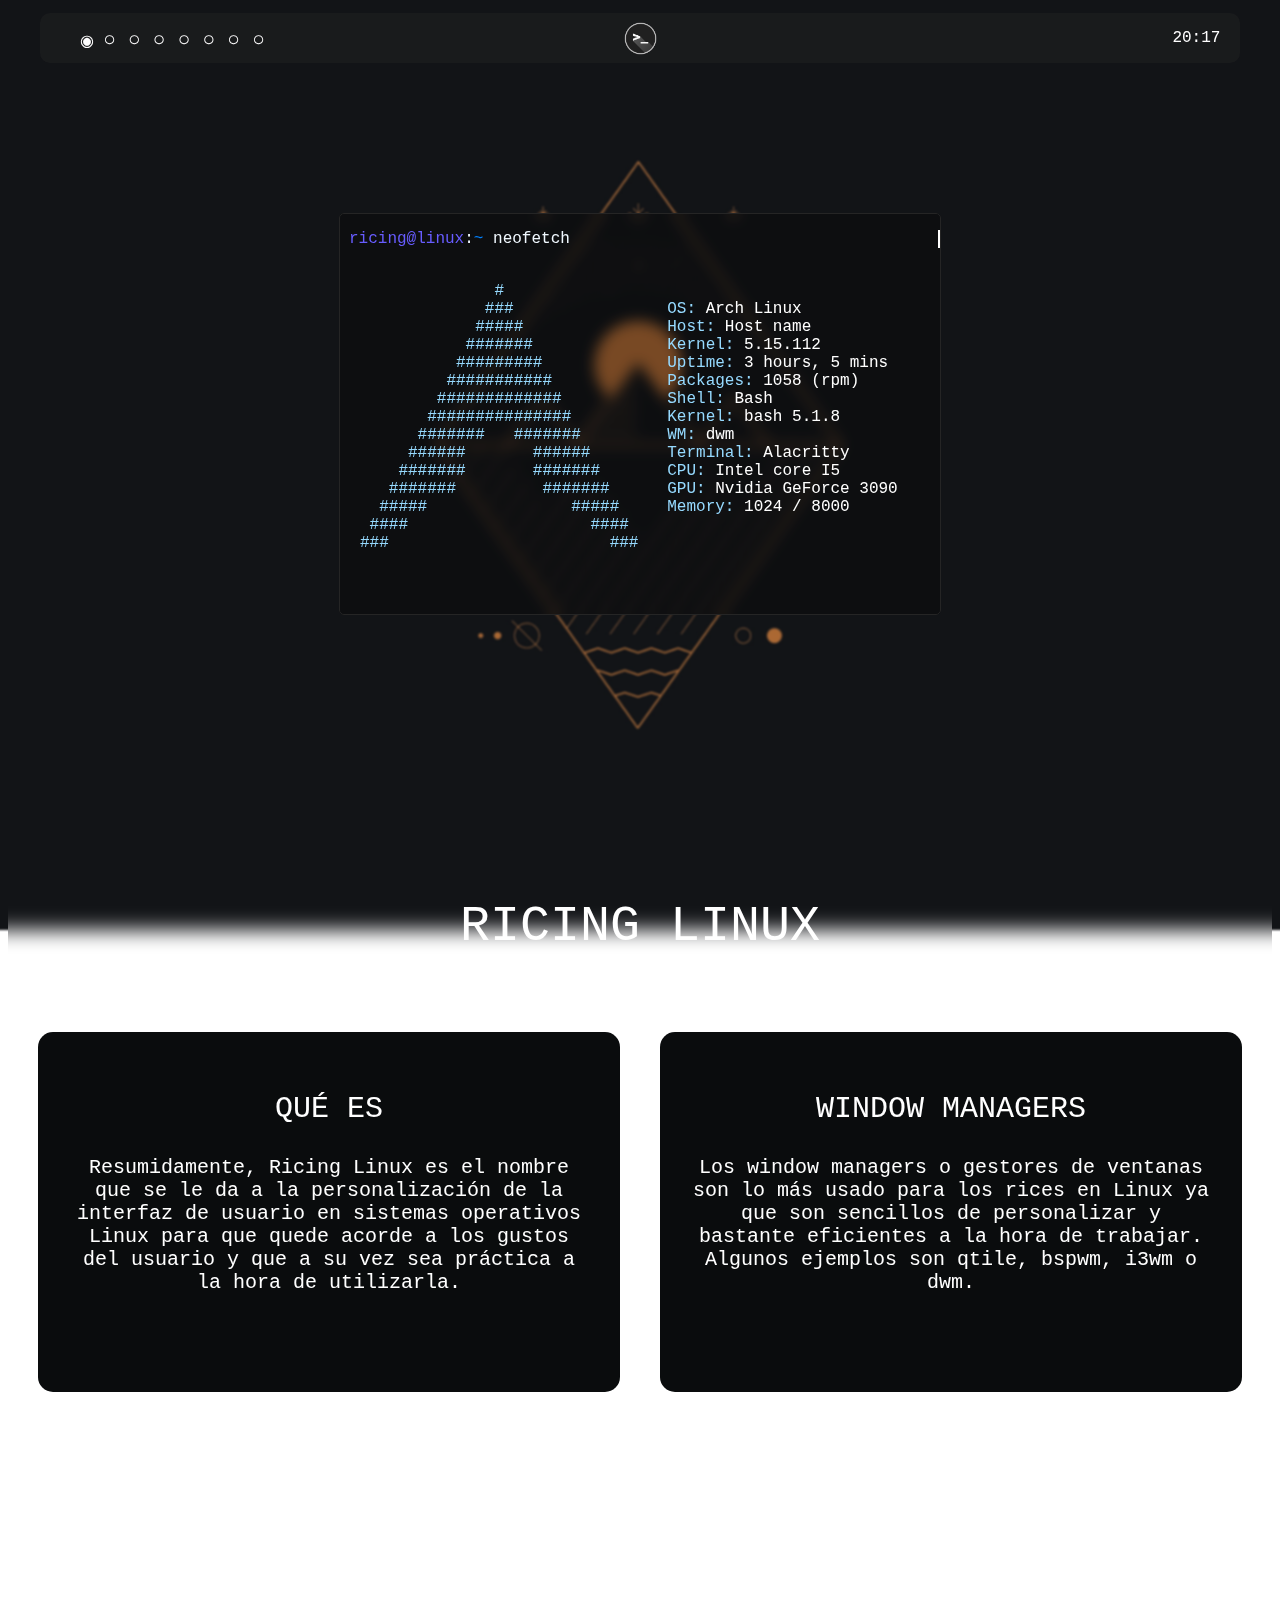
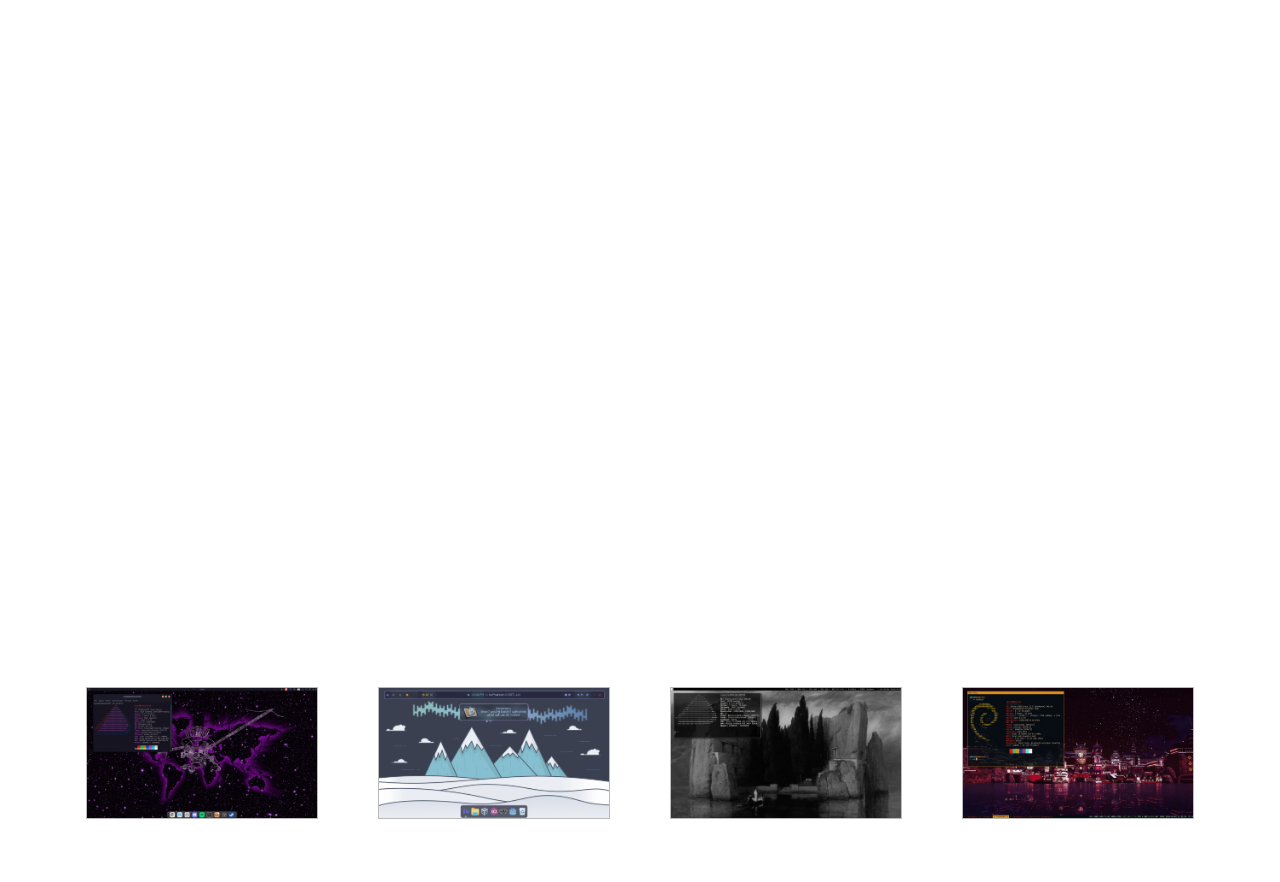
==== index.html @ 63e1682d "pagina" ====
<!DOCTYPE html>

<html>

<head>
    <title>Ricing Linux</title>
    <link rel="stylesheet" type="text/css" href="estilos.css">
    <link rel="shortcut icon" href="assets/icon.png" />
    <meta name="viewport" content="width=device-width,initial-scale=1"/>
</head>

<body>

    <div id="background">
        <div></div>
    </div>

    <div class="top-header">
        <ul>
            <li class="escritorios"> ◉ <span style="font-size: 20.7px;"> ○ ○ ○ ○ ○ ○ ○</span></li>
            <li class="hora">20:17</li>
        </ul>
    </div>

    <img class="foto" src="assets/icon.png">

    <div class="terminal">
        <p class="neofetch"><span style="color:rgb(103, 92, 255)">ricing@linux</span>:<span style="color:rgb(0, 128, 255)">~</span> neofetch</p>
        <p class="neofetchContent">
            <br>
            &nbsp;&nbsp;&nbsp;&nbsp;&nbsp;&nbsp;&nbsp;&nbsp;&nbsp;&nbsp;&nbsp;&nbsp;&nbsp;&nbsp;#&nbsp;&nbsp;&nbsp;&nbsp;&nbsp;&nbsp;&nbsp;&nbsp;&nbsp;&nbsp;&nbsp;&nbsp;&nbsp;&nbsp;<br>
            &nbsp;&nbsp;&nbsp;&nbsp;&nbsp;&nbsp;&nbsp;&nbsp;&nbsp;&nbsp;&nbsp;&nbsp;&nbsp;###&nbsp;&nbsp;&nbsp;&nbsp;&nbsp;&nbsp;&nbsp;&nbsp;&nbsp;&nbsp;&nbsp;&nbsp;&nbsp;&nbsp;&nbsp;&nbsp;OS: <span style="color:rgb(255, 255, 255)">Arch Linux</span><br>
            &nbsp;&nbsp;&nbsp;&nbsp;&nbsp;&nbsp;&nbsp;&nbsp;&nbsp;&nbsp;&nbsp;&nbsp;#####&nbsp;&nbsp;&nbsp;&nbsp;&nbsp;&nbsp;&nbsp;&nbsp;&nbsp;&nbsp;&nbsp;&nbsp;&nbsp;&nbsp;&nbsp;Host: <span style="color:rgb(255, 255, 255)">Host name</span><br>
            &nbsp;&nbsp;&nbsp;&nbsp;&nbsp;&nbsp;&nbsp;&nbsp;&nbsp;&nbsp;&nbsp;#######&nbsp;&nbsp;&nbsp;&nbsp;&nbsp;&nbsp;&nbsp;&nbsp;&nbsp;&nbsp;&nbsp;&nbsp;&nbsp;&nbsp;Kernel: <span style="color:rgb(255, 255, 255)">5.15.112</span><br>
            &nbsp;&nbsp;&nbsp;&nbsp;&nbsp;&nbsp;&nbsp;&nbsp;&nbsp;&nbsp;#########&nbsp;&nbsp;&nbsp;&nbsp;&nbsp;&nbsp;&nbsp;&nbsp;&nbsp;&nbsp;&nbsp;&nbsp;&nbsp;Uptime: <span style="color:rgb(255, 255, 255)">3 hours, 5 mins</span><br>
            &nbsp;&nbsp;&nbsp;&nbsp;&nbsp;&nbsp;&nbsp;&nbsp;&nbsp;###########&nbsp;&nbsp;&nbsp;&nbsp;&nbsp;&nbsp;&nbsp;&nbsp;&nbsp;&nbsp;&nbsp;&nbsp;Packages: <span style="color:rgb(255, 255, 255)">1058 (rpm)</span><br>
            &nbsp;&nbsp;&nbsp;&nbsp;&nbsp;&nbsp;&nbsp;&nbsp;#############&nbsp;&nbsp;&nbsp;&nbsp;&nbsp;&nbsp;&nbsp;&nbsp;&nbsp;&nbsp;&nbsp;Shell: <span style="color:rgb(255, 255, 255)">Bash</span><br>
            &nbsp;&nbsp;&nbsp;&nbsp;&nbsp;&nbsp;&nbsp;###############&nbsp;&nbsp;&nbsp;&nbsp;&nbsp;&nbsp;&nbsp;&nbsp;&nbsp;&nbsp;Kernel: <span style="color:rgb(255, 255, 255)">bash 5.1.8</span><br>
            &nbsp;&nbsp;&nbsp;&nbsp;&nbsp;&nbsp;#######&nbsp;&nbsp;&nbsp;#######&nbsp;&nbsp;&nbsp;&nbsp;&nbsp;&nbsp;&nbsp;&nbsp;&nbsp;WM: <span style="color:rgb(255, 255, 255)">dwm</span><br>
            &nbsp;&nbsp;&nbsp;&nbsp;&nbsp;######&nbsp;&nbsp;&nbsp;&nbsp;&nbsp;&nbsp;&nbsp;######&nbsp;&nbsp;&nbsp;&nbsp;&nbsp;&nbsp;&nbsp;&nbsp;Terminal: <span style="color:rgb(255, 255, 255)">Alacritty</span><br>
            &nbsp;&nbsp;&nbsp;&nbsp;#######&nbsp;&nbsp;&nbsp;&nbsp;&nbsp;&nbsp;&nbsp;#######&nbsp;&nbsp;&nbsp;&nbsp;&nbsp;&nbsp;&nbsp;CPU: <span style="color:rgb(255, 255, 255)">Intel core I5</span><br>
            &nbsp;&nbsp;&nbsp;#######&nbsp;&nbsp;&nbsp;&nbsp;&nbsp;&nbsp;&nbsp;&nbsp;&nbsp;#######&nbsp;&nbsp;&nbsp;&nbsp;&nbsp;&nbsp;GPU: <span style="color:rgb(255, 255, 255)">Nvidia GeForce 3090</span><br>
            &nbsp;&nbsp;#####&nbsp;&nbsp;&nbsp;&nbsp;&nbsp;&nbsp;&nbsp;&nbsp;&nbsp;&nbsp;&nbsp;&nbsp;&nbsp;&nbsp;&nbsp;#####&nbsp;&nbsp;&nbsp;&nbsp;&nbsp;Memory: <span style="color:rgb(255, 255, 255)">1024 / 8000</span><br>
            &nbsp;####&nbsp;&nbsp;&nbsp;&nbsp;&nbsp;&nbsp;&nbsp;&nbsp;&nbsp;&nbsp;&nbsp;&nbsp;&nbsp;&nbsp;&nbsp;&nbsp;&nbsp;&nbsp;&nbsp;####&nbsp;<br>
            ###&nbsp;&nbsp;&nbsp;&nbsp;&nbsp;&nbsp;&nbsp;&nbsp;&nbsp;&nbsp;&nbsp;&nbsp;&nbsp;&nbsp;&nbsp;&nbsp;&nbsp;&nbsp;&nbsp;&nbsp;&nbsp;&nbsp;&nbsp;###<br>
        </p>
        
    </div>

    <div class="contenido">
        <p class="titulo">RICING LINUX</p>
        <div class="fila1">
    
            <div class="explicacion">
                <p class="explicacion-titulo">QUÉ ES</p>
                <p class="explicacion-contenido">Resumidamente, Ricing Linux es el nombre que se le da a la 
                    personalización de la interfaz de usuario 
                    en sistemas operativos Linux para que quede 
                    acorde a los gustos del usuario y que a su vez 
                    sea práctica a la hora de utilizarla.</p>
            </div>

            <div class="conceptos">
                <p class="conceptos-titulo">WINDOW MANAGERS</p>
                <p class="conceptos-explicacion">Los window managers o gestores
                    de ventanas son lo más usado para los rices en Linux ya que 
                    son sencillos de personalizar y bastante eficientes a la hora
                    de trabajar. Algunos ejemplos son qtile, bspwm, i3wm o dwm.
                </p>
            </div>
        </div>

        <p class="tutorial-titulo">TUTORIAL</p>

        <iframe width="95%" height="600px" src="https://www.youtube.com/embed/SRqVuAUP2N0?si=mb5x0OlhakGvd-7N" title="YouTube video player" frameborder="0" allow="accelerometer; autoplay; clipboard-write; encrypted-media; gyroscope; picture-in-picture; web-share" allowfullscreen></iframe>

        <p class="ejemplos-titulo">EJEMPLOS</p>

        <div class="desktops">
            <div class="flip-card">
                <div class="flip-card-inner">
                <div class="flip-card-front">
                    <img height="130px" width="230px" src="assets/desktop1.webp" alt="">
                </div>
                <div class="flip-card-back">
                    <h2>ABRIR</h2>
                    <a href="https://www.reddit.com/r/unixporn/comments/1b5qo17/cinnamon_i_kinda_like_how_the_tokyo_theme_fits/" target="_blank" ><img height="50px" width="50px" src="assets/redditlogo.png" alt=""></a>
                </div>
                </div>
            </div>

            <div class="flip-card">
                <div class="flip-card-inner">
                <div class="flip-card-front">
                    <img height="130px" width="230px" src="assets/desktop2.webp" alt="">
                </div>
                <div class="flip-card-back">
                    <h2>ABRIR</h2>
                    <a href="https://github.com/Shentxt/NordicBreeze" target="_blank" ><img height="50px" width="50px" src="assets/gitlogo.png" alt=""></a>
                </div>
                </div>
            </div>

            <div class="flip-card">
                <div class="flip-card-inner">
                <div class="flip-card-front">
                    <img height="130px" width="230px" src="assets/desktop3.webp" alt="">
                </div>
                <div class="flip-card-back">
                    <h2>ABRIR</h2>
                    <a href="https://www.reddit.com/r/unixporn/comments/1b5nb4h/i3_new_to_linux_and_first_time_ever_using_a/" target="_blank" ><img height="50px" width="50px" src="assets/redditlogo.png" alt=""></a>
                </div>
                </div>
            </div>

            <div class="flip-card">
                <div class="flip-card-inner">
                <div class="flip-card-front">
                    <img height="130px" width="230px" src="assets/desktop4.webp" alt="">
                </div>
                <div class="flip-card-back">
                    <h2>ABRIR</h2>
                    <a href="https://github.com/y0nza1/config" target="_blank" ><img height="50px" width="50px" src="assets/gitlogo.png" alt=""></a>
                </div>
                </div>
            </div>
        </div>


    </div>

</body>

</html>
---- estilos.css ----
/*********************QUITAR BARRA DE DESPLAZAMIENTO*********************/
html {
  -webkit-tap-highlight-color: transparent;
  scrollbar-width: none;
  user-select: none;
}
/***********************************BACKGROUND***********************************/

body{
  display: grid;
  place-items: center;
  color: #ffffff;
  font-family: "Courier New";
}

:root {
  --background: image-set(url('bg/gruv.jpg') type('image/jpg'), url('bg/gruv.jpg') type('image/jpg'));
}

#background {
  position: fixed;
  z-index: -1;
  filter: blur(1px) brightness(.7);
  inset: -30px;
  background-color: #222;
}

#background>div {
  position: absolute;
  inset: 0;
  background: var(--background) center/cover no-repeat;
}

/*********************MENÚ DE NAVEGACIÓN SUPERIOR*********************/

.top-header{
  width: 95%;
  height: 50px;
  z-index: 100;
  background-color:rgba(37, 37, 37, .4);
  border-radius: 10px;
  margin-top: 5px;
}

.top-header ul {
  list-style: none;
  overflow: hidden; 
}

.hora{
  float: right;
  padding-right: 20px;
}

.escritorios{
  float: left;
}

.foto{
  border-radius: 10px;
  width: 35px;
  height: 35px;
  z-index: 200; 
  margin-top: -50px;
}

.foto:hover{
  width: 38px;
  height: 38px;
}

/**************************TERMINAL**************************/

.terminal{
  margin-top: 150px;
  height: 400px;
  width: 600px;
  background-color: rgba(30, 30, 30, .8, .7); 
  border: #252525 1px solid;
  border-radius: 5px;
  backdrop-filter: blur(7px) brightness(.7);
}

.neofetch{
  color: #ffffff;
  opacity: 1;
  margin-left: 9px;
  animation: ter 0.3s steps(8) 1s 1 normal both, terblink 1s steps(1) infinite;
  overflow: hidden;
  white-space: nowrap;
  border-right: 0.15em solid #ffffff;
  color: aliceblue;
}

@keyframes ter {
  from {
    width: 23.5%;
  }
  to {
    width: 37%;
  }
}

@keyframes terblink {
  50% {
    border-color: transparent;
  }
}

.neofetchContent{
  opacity: 1;
  margin-left: 9px;
  animation: neo 0.2s steps(35) 1s 1 normal both;
  animation-delay: 1.5s;
  margin-left: 20px;
  overflow: hidden;
  white-space: nowrap;
  color: rgb(150, 218, 255);
}

@keyframes neo {
  from {
    height: 0;
  }
  to {
    height: 100%;
  }
}

/***************************CONTENIDO***************************/
.contenido{
  display: grid;
  margin-top: 400px;
  height: 100%;
  width: 100%;
  background-color: rgba(0, 0, 0, 0, 0);
  backdrop-filter: blur(10px);
  overflow: hidden;
  place-items: center;
}

.titulo{
  text-align: center;
  filter: blur(0px);
  font-size: 50px;
}

.fila1{
  display: grid;
  height: 260px;
  width: 100%;
  grid-template-columns: 50% 50%;
  margin-top: -40px;
}

.explicacion-titulo{
  font-size: 30px;
}

.explicacion{
  text-align: center;
  border-radius: 15px;
  margin-left: 30px;
  height: 300px;
  background-color: #0a0c0d;
  font-size: 20px;
  padding: 30px;
  margin-right: 20px;
}

.conceptos-titulo{
  font-size: 30px;
}

.conceptos{
  float: right;
  margin-right: 30px;
  text-align: center;
  border-radius: 15px;
  height: 300px;
  background-color: #0a0c0d;
  font-size: 20px;
  padding: 30px;
  margin-left: 20px;
}

.tutorial-titulo{
  font-size: 30px;
  margin-top: 100px;
  margin-bottom: -40px;
}

.ejemplos-titulo{
  font-size: 30px;
  margin-bottom: -60px;
}

/*******************FLIP CARD*******************/

.desktops{
  display: grid;
  grid-template-columns: 25% 25% 25% 25%;
}

.flip-card {
  background-color: transparent;
  border: #b9b9b9 1px solid;
  width: 230px;
  height: 130px;
  perspective: 1000px; 
  margin: 30px;
}

.flip-card-inner {
  width: 100%;
  height: 100%;
  text-align: center;
  transition: transform 0.6s;
  transform-style: preserve-3d; 
}

.flip-card:hover .flip-card-inner {
  transform: rotateY(180deg); 
}

.flip-card-front, .flip-card-back {
  position: absolute;
  width: 100%;
  height: 100%;
  backface-visibility: hidden;
}

.flip-card-front {
  background-color: #bbb; 
  color: black;
}

.flip-card-back {
  background-color: #1c1b22;
  color: white;
  transform: rotateY(180deg); 
}

@media screen and (max-width: 1180px) {

  .desktops{
    grid-template-columns: 50% 50%;
  }

}


/*
@media screen and (max-width: 885px) {
  .fila1{
    grid-template-columns: 100%;
  }
}*/
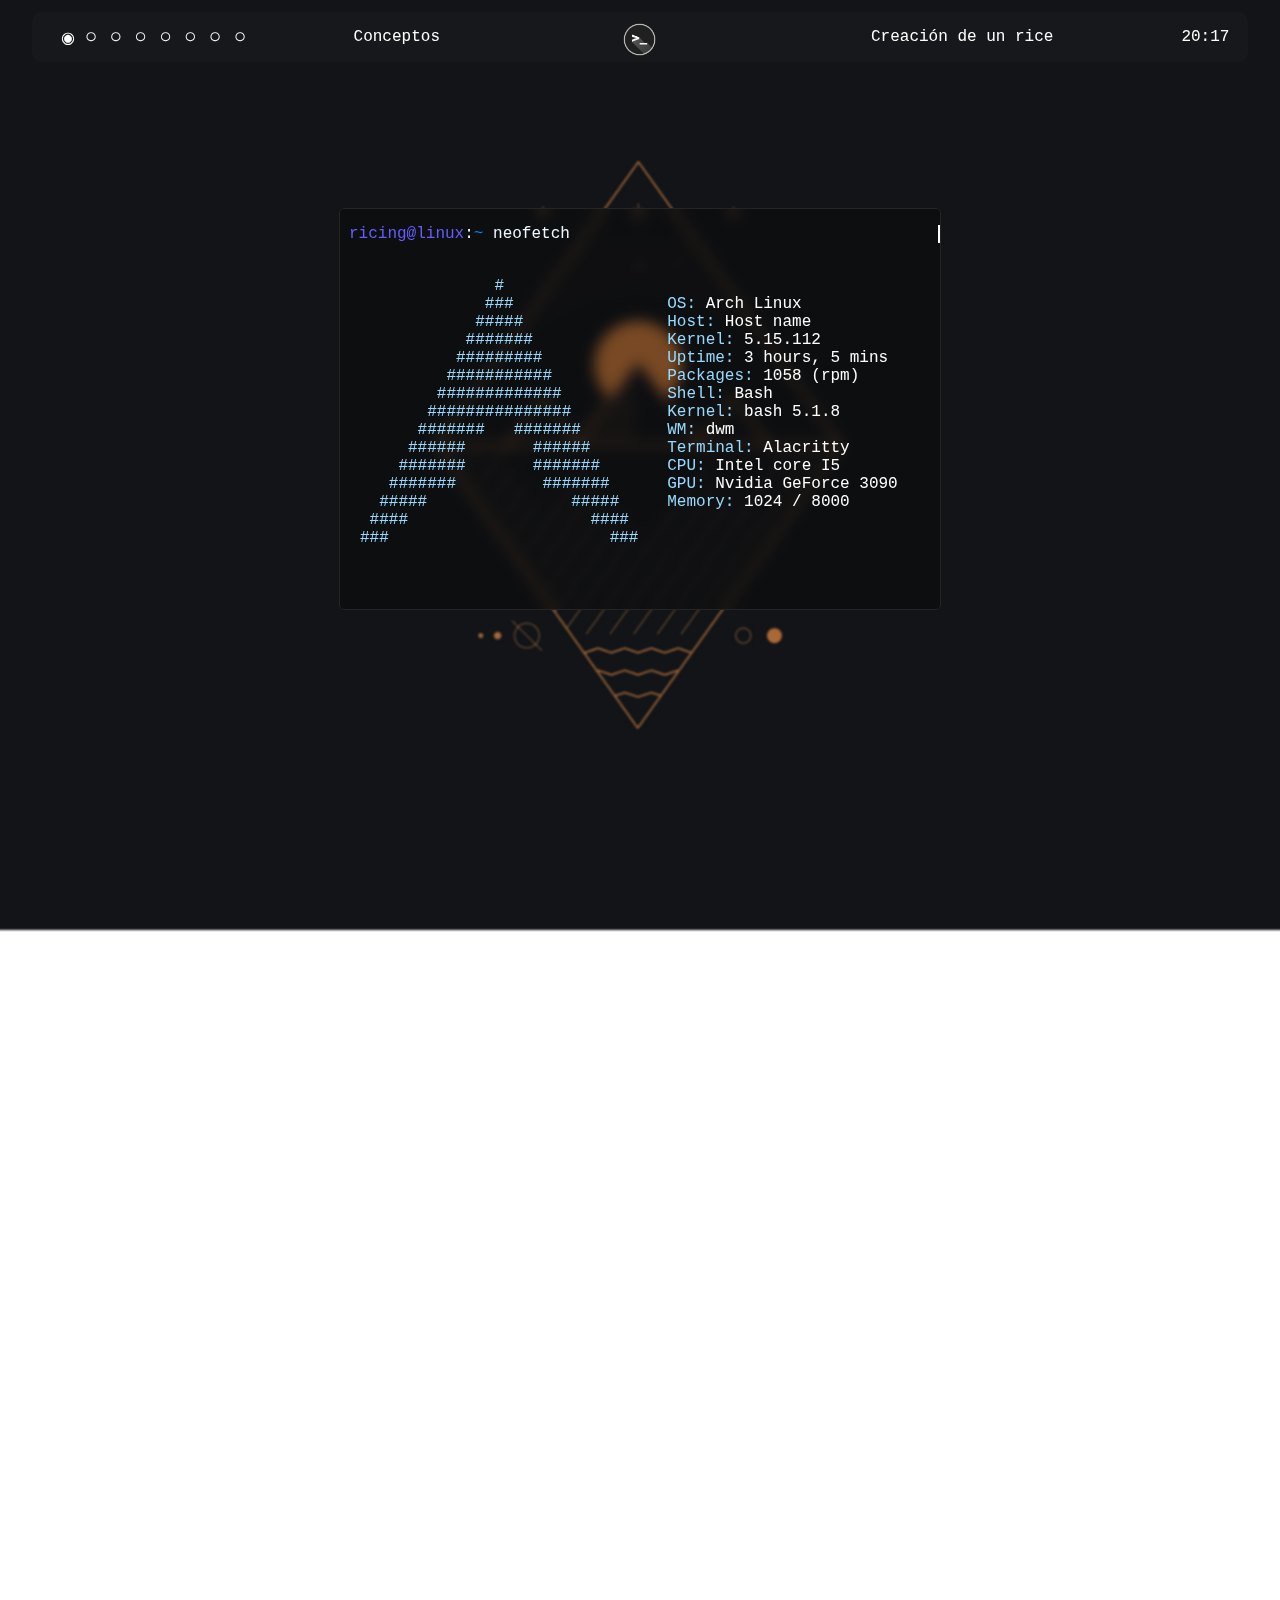
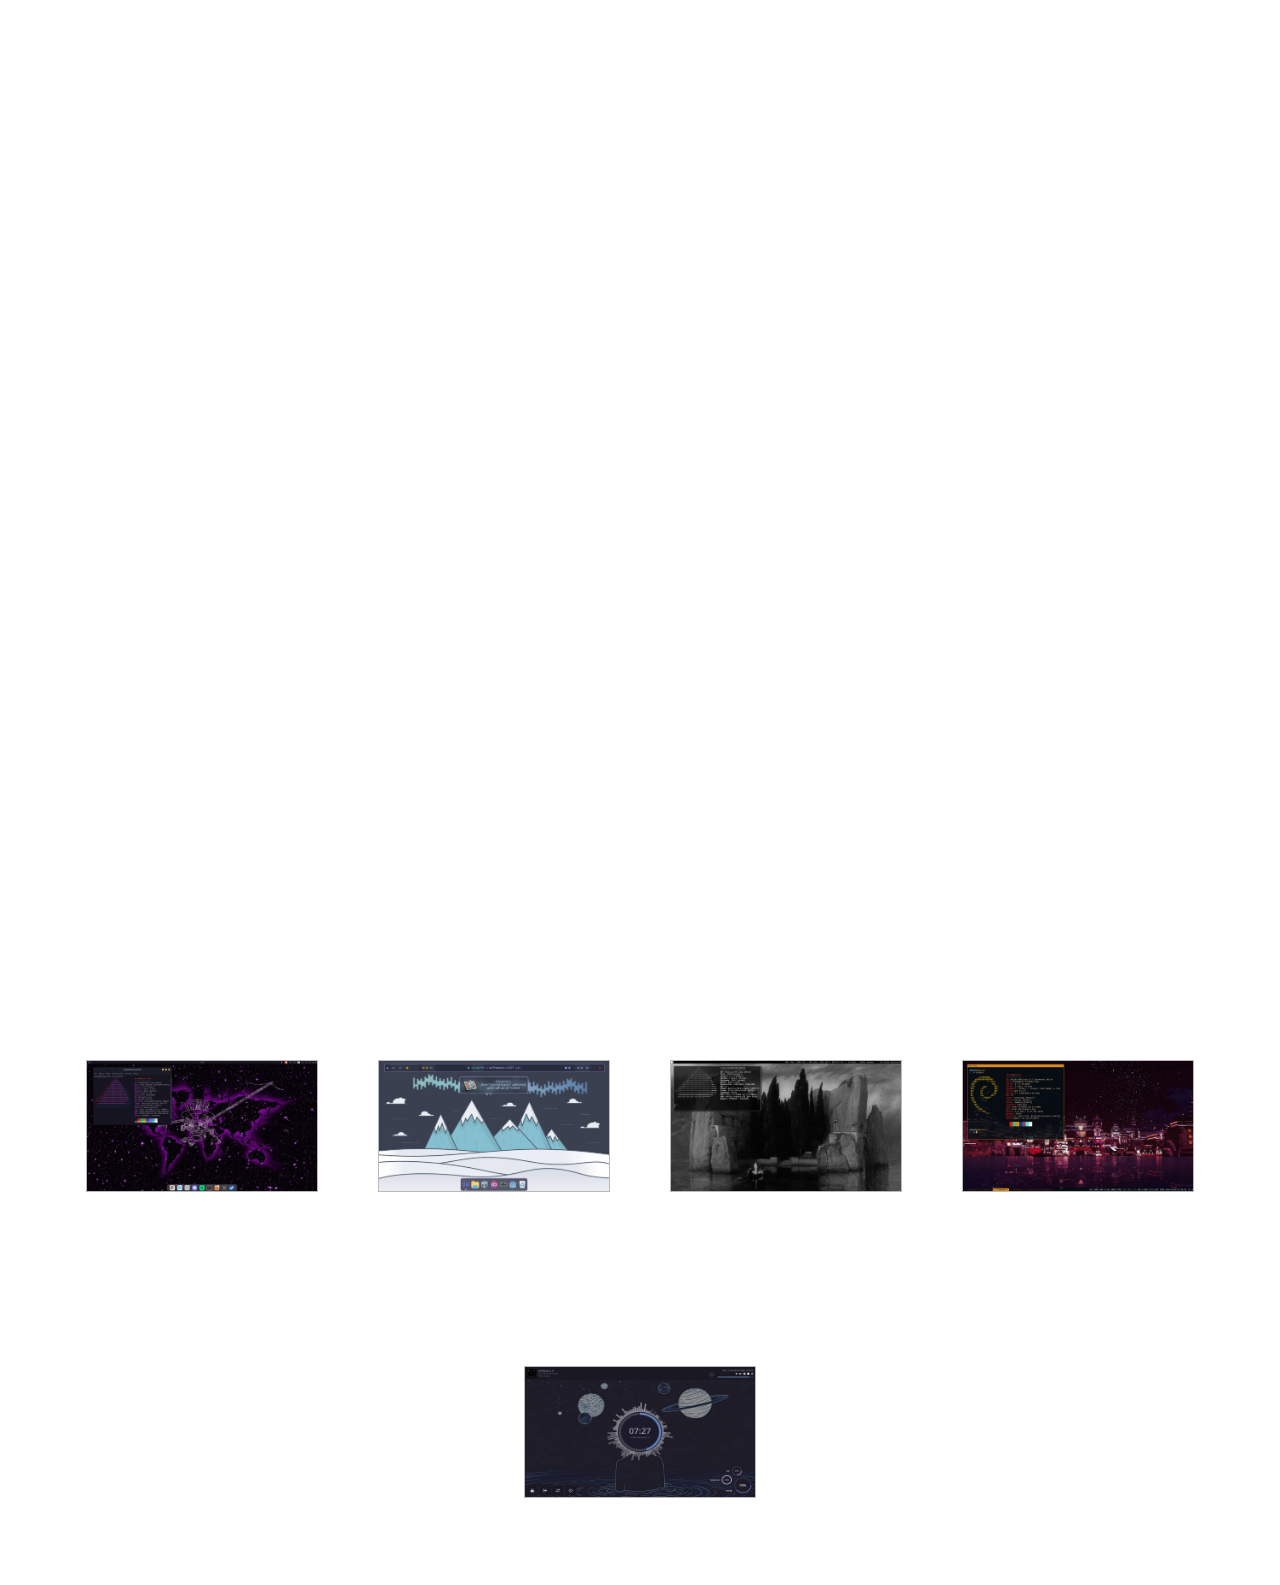
==== commit b17c7d8d: "pag" ====
--- a/index.html
+++ b/index.html
@@ -11,18 +11,19 @@
 
 <body>
 
+    <div id="top"></div>
+
     <div id="background">
         <div></div>
     </div>
 
     <div class="top-header">
-        <ul>
-            <li class="escritorios"> ◉ <span style="font-size: 20.7px;"> ○ ○ ○ ○ ○ ○ ○</span></li>
-            <li class="hora">20:17</li>
-        </ul>
-    </div>
-
-    <img class="foto" src="assets/icon.png">
+        <div class="escritorios"><p> ◉ <span style="font-size: 20.7px;"> ○ ○ ○ ○ ○ ○ ○</span></p></div>
+        <div><a class="conceptos-top" href="#conceptos">Conceptos</a></div>
+        <div class="home"><a href="#top"><img class="foto" src="assets/icon.png"></a></div>
+        <div><a class="creacion" href="rice-tutorial/rice-tutorial.html">Creación de un rice</a></div>
+        <div class="hora">20:17</div>
+    </div>    
 
     <div class="terminal">
         <p class="neofetch"><span style="color:rgb(103, 92, 255)">ricing@linux</span>:<span style="color:rgb(0, 128, 255)">~</span> neofetch</p>
@@ -47,7 +48,7 @@
         
     </div>
 
-    <div class="contenido">
+    <div id="conceptos" class="contenido">
         <p class="titulo">RICING LINUX</p>
         <div class="fila1">
     
@@ -126,6 +127,19 @@
             </div>
         </div>
 
+            <div class="flip-card">
+                <div class="flip-card-inner">
+                <div class="flip-card-front">
+                    <img height="130px" width="230px" src="assets/desktoposu.png" alt="">
+                </div>
+                <div class="flip-card-back">
+                    <h2>ABRIR</h2>
+                    <a href="https://github.com/Battlesquid/dotfiles" target="_blank" ><img height="50px" width="50px" src="assets/gitlogo.png" alt=""></a>
+                </div>
+                </div>
+            </div>
+        </div>
+
 
     </div>
 
--- a/estilos.css
+++ b/estilos.css
@@ -34,37 +34,68 @@
 /*********************MENÚ DE NAVEGACIÓN SUPERIOR*********************/
 
 .top-header{
+  display: grid;
+  grid-template-columns: 20% 20% 20% 33% 7%;
+  place-items: center;
+  position: fixed;
+  top: 12px;
   width: 95%;
   height: 50px;
   z-index: 100;
-  background-color:rgba(37, 37, 37, .4);
+  background-color: #191a1cda;
   border-radius: 10px;
-  margin-top: 5px;
-}
-
-.top-header ul {
-  list-style: none;
-  overflow: hidden; 
-}
-
-.hora{
-  float: right;
-  padding-right: 20px;
+}
+
+.top-header div {
+  text-align: center;
+  white-space: nowrap;
 }
 
 .escritorios{
-  float: left;
+  text-align: left;
+  padding-right: 60px;
+  overflow: hidden;
+}
+
+.conceptos-top{
+  text-decoration: none;
+  color: #ffffff;
+}
+
+.conceptos-top:hover{
+  transition: 300ms;
+  color: #aaaaaa;
+}
+
+.home{
+  z-index: 200;
+}
+
+
+.home a{
+  display: grid;
+}
+
+.creacion{
+  text-decoration: none;
+  color: #ffffff;
+}
+
+.creacion:hover{
+  transition: 300ms;
+  color: #aaaaaa;
 }
 
 .foto{
   border-radius: 10px;
   width: 35px;
   height: 35px;
-  z-index: 200; 
-  margin-top: -50px;
+  z-index: 200;
+  margin-top: 4px;
 }
 
 .foto:hover{
+  transition: 100ms;
   width: 38px;
   height: 38px;
 }
@@ -72,7 +103,7 @@
 /**************************TERMINAL**************************/
 
 .terminal{
-  margin-top: 150px;
+  margin-top: 200px;
   height: 400px;
   width: 600px;
   background-color: rgba(30, 30, 30, .8, .7); 
@@ -130,7 +161,7 @@
 /***************************CONTENIDO***************************/
 .contenido{
   display: grid;
-  margin-top: 400px;
+  margin-top: 800px;
   height: 100%;
   width: 100%;
   background-color: rgba(0, 0, 0, 0, 0);
@@ -150,7 +181,7 @@
   height: 260px;
   width: 100%;
   grid-template-columns: 50% 50%;
-  margin-top: -40px;
+  margin-top: -80px;
 }
 
 .explicacion-titulo{
@@ -162,7 +193,8 @@
   border-radius: 15px;
   margin-left: 30px;
   height: 300px;
-  background-color: #0a0c0d;
+  /*background-color: #1A1B1F;/*#0a0c0d;*/
+  background-image: url(bg/fondo-ruido3.png);
   font-size: 20px;
   padding: 30px;
   margin-right: 20px;
@@ -178,7 +210,8 @@
   text-align: center;
   border-radius: 15px;
   height: 300px;
-  background-color: #0a0c0d;
+  /*background-color: #1A1B1F;*/
+  background-image: url(bg/fondo-ruido3.png);
   font-size: 20px;
   padding: 30px;
   margin-left: 20px;
@@ -187,12 +220,12 @@
 .tutorial-titulo{
   font-size: 30px;
   margin-top: 100px;
-  margin-bottom: -40px;
+  margin-bottom: -80px;
 }
 
 .ejemplos-titulo{
   font-size: 30px;
-  margin-bottom: -60px;
+  margin-bottom: -80px;
 }
 
 /*******************FLIP CARD*******************/
@@ -246,9 +279,28 @@
   .desktops{
     grid-template-columns: 50% 50%;
   }
-
-}
-
+}
+
+@media screen and (max-width: 1446px) {
+  .escritorios{
+    padding-right: 0px;
+  }
+}
+
+@media screen and (max-width: 1098px) {
+
+  .top-header{
+    grid-template-columns: 33% 33% 33%;
+  }
+
+  .hora{
+    display: none;
+  }
+
+  .escritorios{
+    display: none;
+  }
+}
 
 /*
 @media screen and (max-width: 885px) {
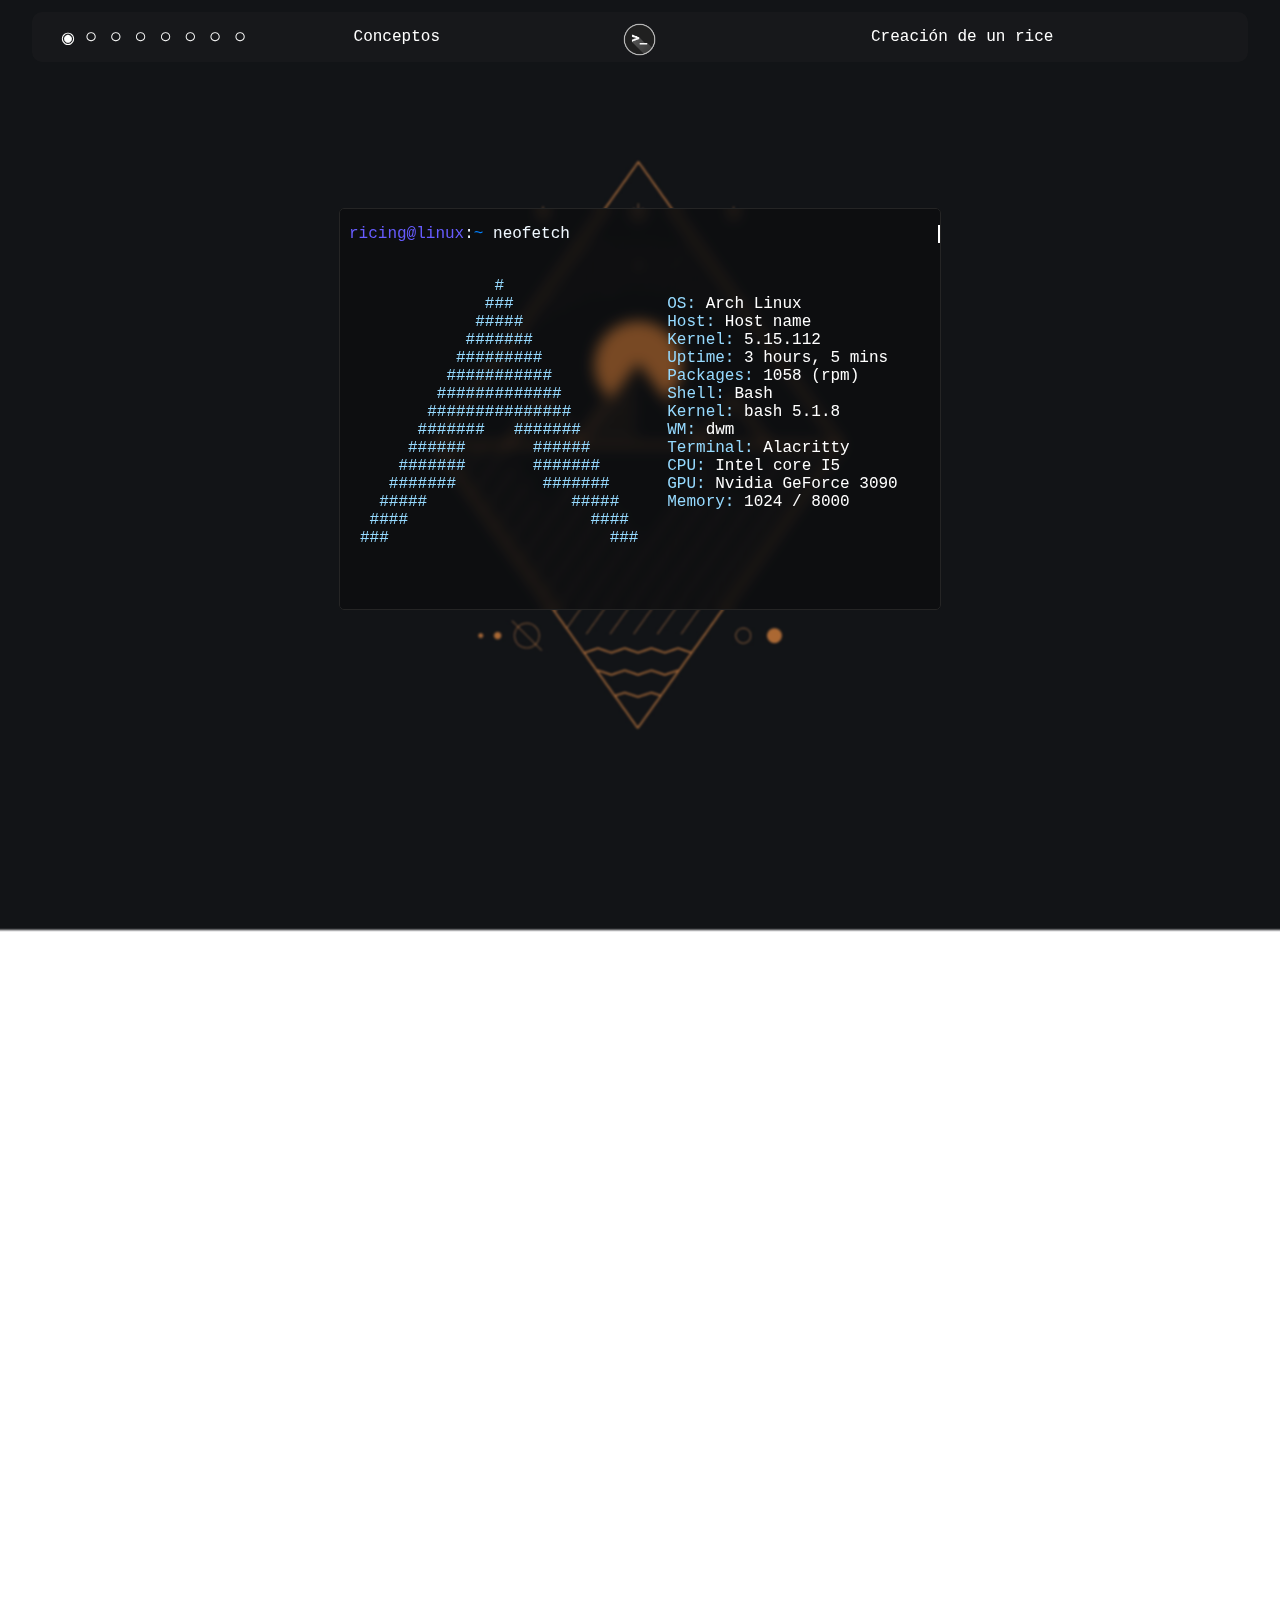
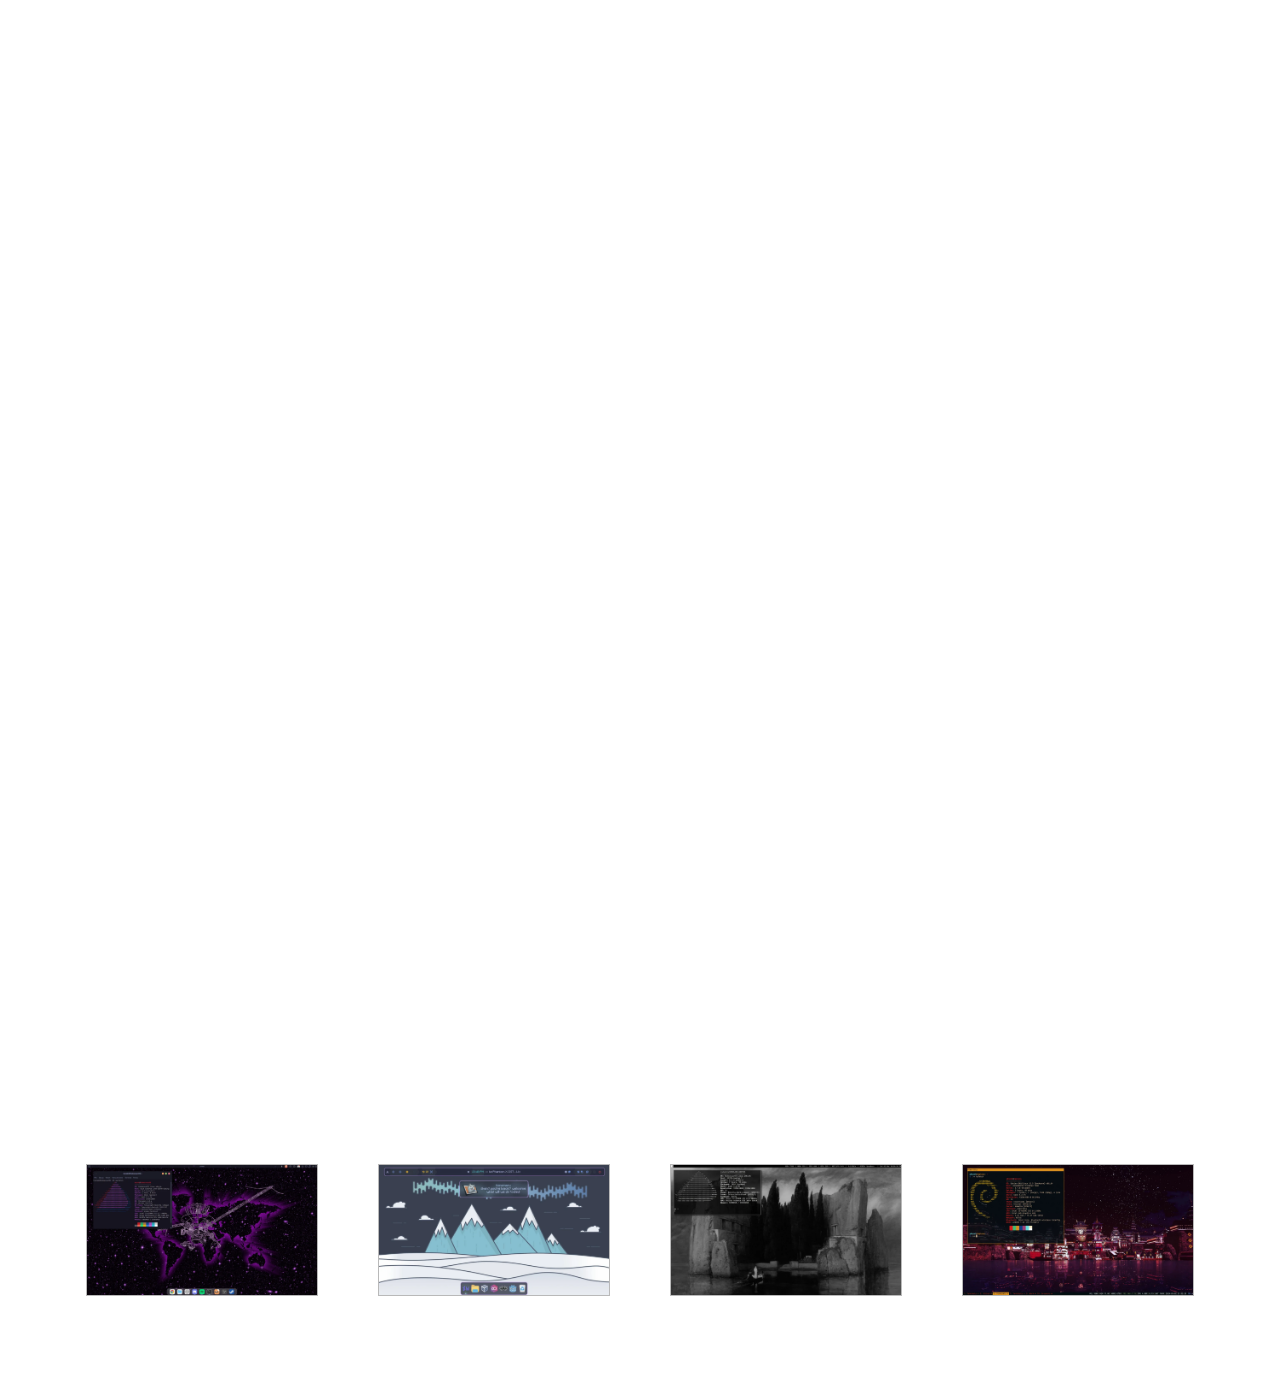
==== commit b8e4d2ed: "hora-real" ====
--- a/index.html
+++ b/index.html
@@ -22,7 +22,7 @@
         <div><a class="conceptos-top" href="#conceptos">Conceptos</a></div>
         <div class="home"><a href="#top"><img class="foto" src="assets/icon.png"></a></div>
         <div><a class="creacion" href="rice-tutorial/rice-tutorial.html">Creación de un rice</a></div>
-        <div class="hora">20:17</div>
+        <div class="hora"></div>
     </div>    
 
     <div class="terminal">
@@ -127,21 +127,10 @@
             </div>
         </div>
 
-            <div class="flip-card">
-                <div class="flip-card-inner">
-                <div class="flip-card-front">
-                    <img height="130px" width="230px" src="assets/desktoposu.png" alt="">
-                </div>
-                <div class="flip-card-back">
-                    <h2>ABRIR</h2>
-                    <a href="https://github.com/Battlesquid/dotfiles" target="_blank" ><img height="50px" width="50px" src="assets/gitlogo.png" alt=""></a>
-                </div>
-                </div>
-            </div>
-        </div>
-
 
     </div>
+
+    <script src="script.js" />
 
 </body>
 
--- a/estilos.css
+++ b/estilos.css
@@ -67,11 +67,6 @@
   color: #aaaaaa;
 }
 
-.home{
-  z-index: 200;
-}
-
-
 .home a{
   display: grid;
 }
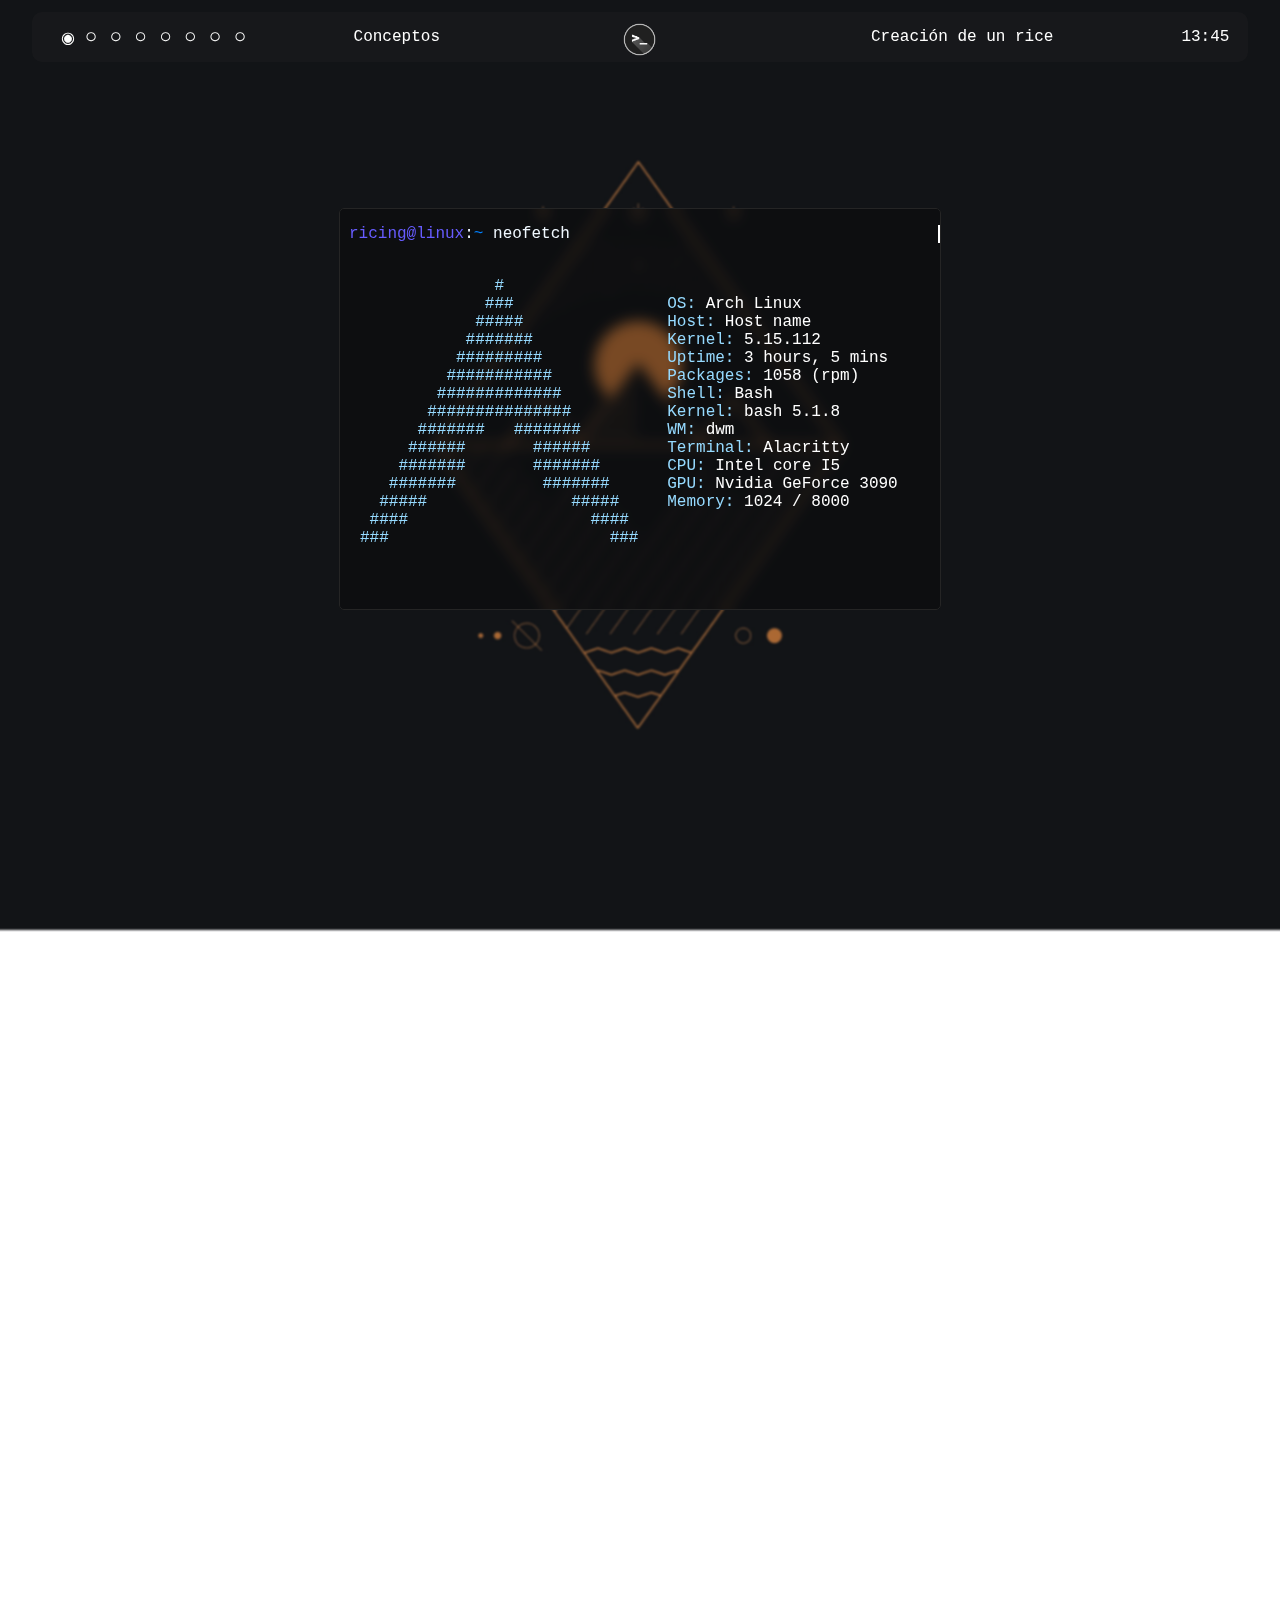
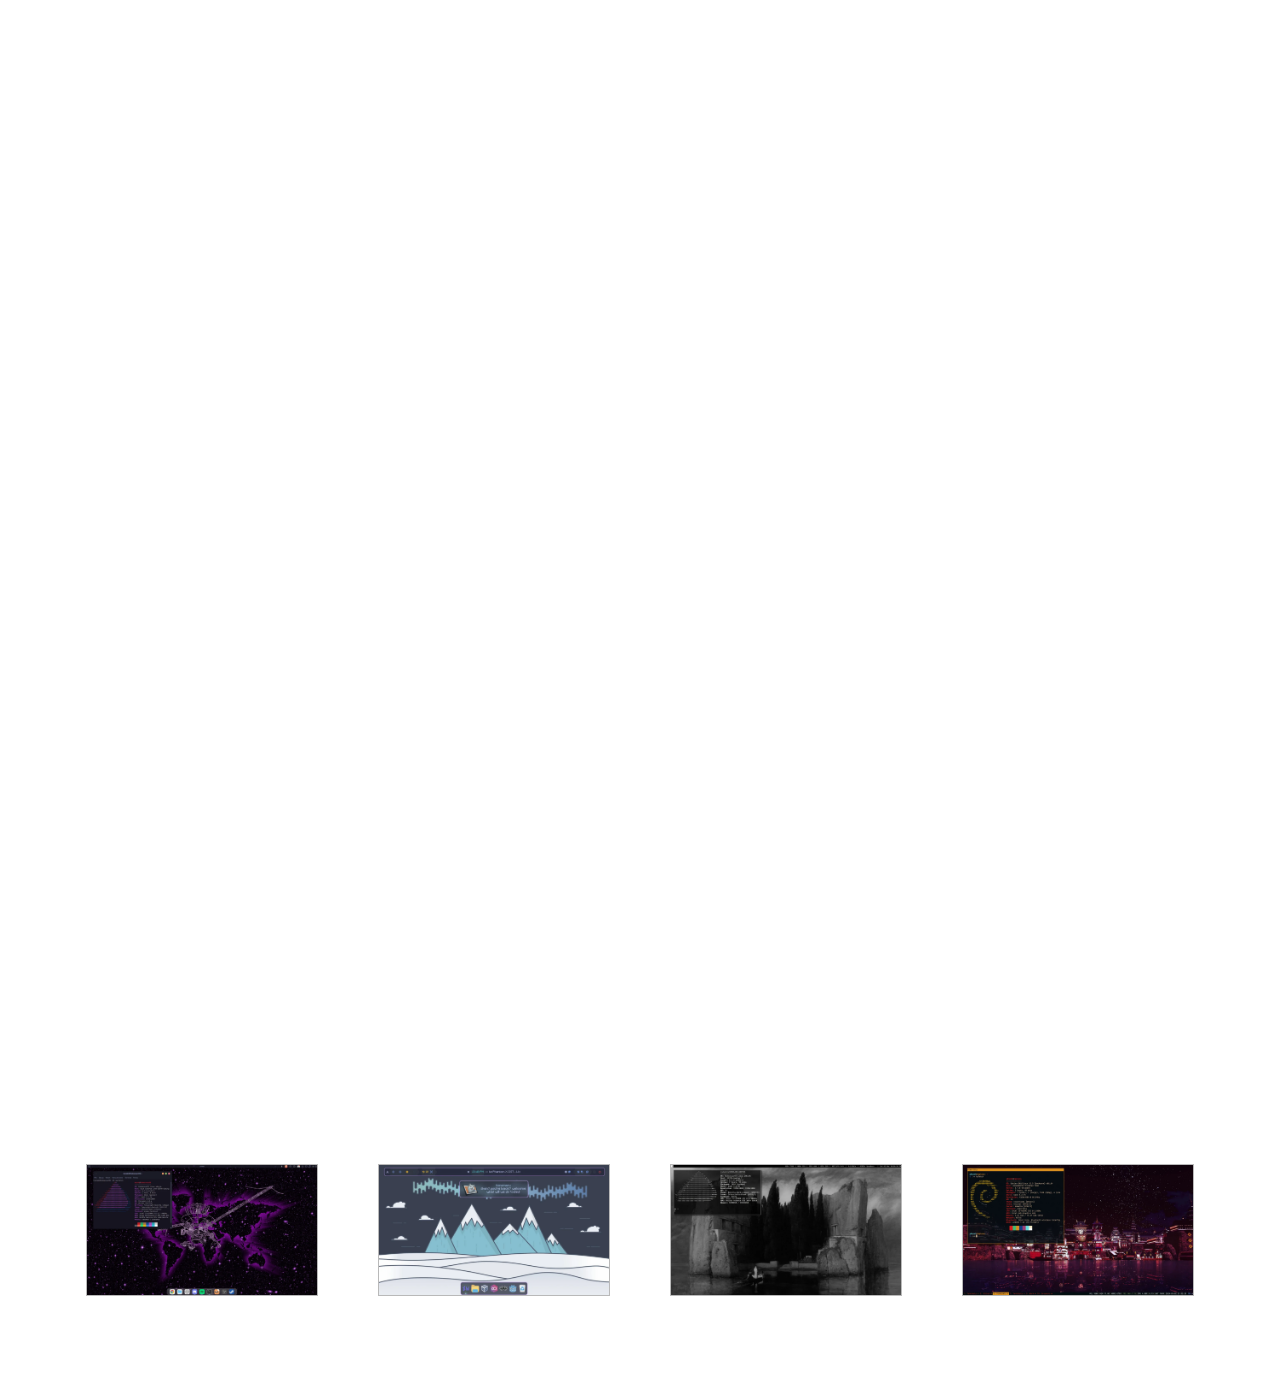
==== commit e2613d0d: "time" ====
--- a/index.html
+++ b/index.html
@@ -1,137 +1,212 @@
 <!DOCTYPE html>
 
 <html>
-
-<head>
+  <head>
     <title>Ricing Linux</title>
-    <link rel="stylesheet" type="text/css" href="estilos.css">
+    <link rel="stylesheet" type="text/css" href="estilos.css" />
     <link rel="shortcut icon" href="assets/icon.png" />
-    <meta name="viewport" content="width=device-width,initial-scale=1"/>
-</head>
-
-<body>
-
+    <meta name="viewport" content="width=device-width,initial-scale=1" />
+    <script src="./script.js" type="module"></script>
+  </head>
+
+  <body>
     <div id="top"></div>
 
     <div id="background">
-        <div></div>
+      <div></div>
     </div>
 
     <div class="top-header">
-        <div class="escritorios"><p> ◉ <span style="font-size: 20.7px;"> ○ ○ ○ ○ ○ ○ ○</span></p></div>
-        <div><a class="conceptos-top" href="#conceptos">Conceptos</a></div>
-        <div class="home"><a href="#top"><img class="foto" src="assets/icon.png"></a></div>
-        <div><a class="creacion" href="rice-tutorial/rice-tutorial.html">Creación de un rice</a></div>
-        <div class="hora"></div>
-    </div>    
+      <div class="escritorios">
+        <p>◉ <span style="font-size: 20.7px"> ○ ○ ○ ○ ○ ○ ○</span></p>
+      </div>
+      <div><a class="conceptos-top" href="#conceptos">Conceptos</a></div>
+      <div class="home">
+        <a href="#top"><img class="foto" src="assets/icon.png" /></a>
+      </div>
+      <div>
+        <a class="creacion" href="rice-tutorial/rice-tutorial.html"
+          >Creación de un rice</a
+        >
+      </div>
+      <div class="hora"></div>
+    </div>
 
     <div class="terminal">
-        <p class="neofetch"><span style="color:rgb(103, 92, 255)">ricing@linux</span>:<span style="color:rgb(0, 128, 255)">~</span> neofetch</p>
-        <p class="neofetchContent">
-            <br>
-            &nbsp;&nbsp;&nbsp;&nbsp;&nbsp;&nbsp;&nbsp;&nbsp;&nbsp;&nbsp;&nbsp;&nbsp;&nbsp;&nbsp;#&nbsp;&nbsp;&nbsp;&nbsp;&nbsp;&nbsp;&nbsp;&nbsp;&nbsp;&nbsp;&nbsp;&nbsp;&nbsp;&nbsp;<br>
-            &nbsp;&nbsp;&nbsp;&nbsp;&nbsp;&nbsp;&nbsp;&nbsp;&nbsp;&nbsp;&nbsp;&nbsp;&nbsp;###&nbsp;&nbsp;&nbsp;&nbsp;&nbsp;&nbsp;&nbsp;&nbsp;&nbsp;&nbsp;&nbsp;&nbsp;&nbsp;&nbsp;&nbsp;&nbsp;OS: <span style="color:rgb(255, 255, 255)">Arch Linux</span><br>
-            &nbsp;&nbsp;&nbsp;&nbsp;&nbsp;&nbsp;&nbsp;&nbsp;&nbsp;&nbsp;&nbsp;&nbsp;#####&nbsp;&nbsp;&nbsp;&nbsp;&nbsp;&nbsp;&nbsp;&nbsp;&nbsp;&nbsp;&nbsp;&nbsp;&nbsp;&nbsp;&nbsp;Host: <span style="color:rgb(255, 255, 255)">Host name</span><br>
-            &nbsp;&nbsp;&nbsp;&nbsp;&nbsp;&nbsp;&nbsp;&nbsp;&nbsp;&nbsp;&nbsp;#######&nbsp;&nbsp;&nbsp;&nbsp;&nbsp;&nbsp;&nbsp;&nbsp;&nbsp;&nbsp;&nbsp;&nbsp;&nbsp;&nbsp;Kernel: <span style="color:rgb(255, 255, 255)">5.15.112</span><br>
-            &nbsp;&nbsp;&nbsp;&nbsp;&nbsp;&nbsp;&nbsp;&nbsp;&nbsp;&nbsp;#########&nbsp;&nbsp;&nbsp;&nbsp;&nbsp;&nbsp;&nbsp;&nbsp;&nbsp;&nbsp;&nbsp;&nbsp;&nbsp;Uptime: <span style="color:rgb(255, 255, 255)">3 hours, 5 mins</span><br>
-            &nbsp;&nbsp;&nbsp;&nbsp;&nbsp;&nbsp;&nbsp;&nbsp;&nbsp;###########&nbsp;&nbsp;&nbsp;&nbsp;&nbsp;&nbsp;&nbsp;&nbsp;&nbsp;&nbsp;&nbsp;&nbsp;Packages: <span style="color:rgb(255, 255, 255)">1058 (rpm)</span><br>
-            &nbsp;&nbsp;&nbsp;&nbsp;&nbsp;&nbsp;&nbsp;&nbsp;#############&nbsp;&nbsp;&nbsp;&nbsp;&nbsp;&nbsp;&nbsp;&nbsp;&nbsp;&nbsp;&nbsp;Shell: <span style="color:rgb(255, 255, 255)">Bash</span><br>
-            &nbsp;&nbsp;&nbsp;&nbsp;&nbsp;&nbsp;&nbsp;###############&nbsp;&nbsp;&nbsp;&nbsp;&nbsp;&nbsp;&nbsp;&nbsp;&nbsp;&nbsp;Kernel: <span style="color:rgb(255, 255, 255)">bash 5.1.8</span><br>
-            &nbsp;&nbsp;&nbsp;&nbsp;&nbsp;&nbsp;#######&nbsp;&nbsp;&nbsp;#######&nbsp;&nbsp;&nbsp;&nbsp;&nbsp;&nbsp;&nbsp;&nbsp;&nbsp;WM: <span style="color:rgb(255, 255, 255)">dwm</span><br>
-            &nbsp;&nbsp;&nbsp;&nbsp;&nbsp;######&nbsp;&nbsp;&nbsp;&nbsp;&nbsp;&nbsp;&nbsp;######&nbsp;&nbsp;&nbsp;&nbsp;&nbsp;&nbsp;&nbsp;&nbsp;Terminal: <span style="color:rgb(255, 255, 255)">Alacritty</span><br>
-            &nbsp;&nbsp;&nbsp;&nbsp;#######&nbsp;&nbsp;&nbsp;&nbsp;&nbsp;&nbsp;&nbsp;#######&nbsp;&nbsp;&nbsp;&nbsp;&nbsp;&nbsp;&nbsp;CPU: <span style="color:rgb(255, 255, 255)">Intel core I5</span><br>
-            &nbsp;&nbsp;&nbsp;#######&nbsp;&nbsp;&nbsp;&nbsp;&nbsp;&nbsp;&nbsp;&nbsp;&nbsp;#######&nbsp;&nbsp;&nbsp;&nbsp;&nbsp;&nbsp;GPU: <span style="color:rgb(255, 255, 255)">Nvidia GeForce 3090</span><br>
-            &nbsp;&nbsp;#####&nbsp;&nbsp;&nbsp;&nbsp;&nbsp;&nbsp;&nbsp;&nbsp;&nbsp;&nbsp;&nbsp;&nbsp;&nbsp;&nbsp;&nbsp;#####&nbsp;&nbsp;&nbsp;&nbsp;&nbsp;Memory: <span style="color:rgb(255, 255, 255)">1024 / 8000</span><br>
-            &nbsp;####&nbsp;&nbsp;&nbsp;&nbsp;&nbsp;&nbsp;&nbsp;&nbsp;&nbsp;&nbsp;&nbsp;&nbsp;&nbsp;&nbsp;&nbsp;&nbsp;&nbsp;&nbsp;&nbsp;####&nbsp;<br>
-            ###&nbsp;&nbsp;&nbsp;&nbsp;&nbsp;&nbsp;&nbsp;&nbsp;&nbsp;&nbsp;&nbsp;&nbsp;&nbsp;&nbsp;&nbsp;&nbsp;&nbsp;&nbsp;&nbsp;&nbsp;&nbsp;&nbsp;&nbsp;###<br>
-        </p>
-        
+      <p class="neofetch">
+        <span style="color: rgb(103, 92, 255)">ricing@linux</span>:<span
+          style="color: rgb(0, 128, 255)"
+          >~</span
+        >
+        neofetch
+      </p>
+      <p class="neofetchContent">
+        <br />
+        &nbsp;&nbsp;&nbsp;&nbsp;&nbsp;&nbsp;&nbsp;&nbsp;&nbsp;&nbsp;&nbsp;&nbsp;&nbsp;&nbsp;#&nbsp;&nbsp;&nbsp;&nbsp;&nbsp;&nbsp;&nbsp;&nbsp;&nbsp;&nbsp;&nbsp;&nbsp;&nbsp;&nbsp;<br />
+        &nbsp;&nbsp;&nbsp;&nbsp;&nbsp;&nbsp;&nbsp;&nbsp;&nbsp;&nbsp;&nbsp;&nbsp;&nbsp;###&nbsp;&nbsp;&nbsp;&nbsp;&nbsp;&nbsp;&nbsp;&nbsp;&nbsp;&nbsp;&nbsp;&nbsp;&nbsp;&nbsp;&nbsp;&nbsp;OS:
+        <span style="color: rgb(255, 255, 255)">Arch Linux</span><br />
+        &nbsp;&nbsp;&nbsp;&nbsp;&nbsp;&nbsp;&nbsp;&nbsp;&nbsp;&nbsp;&nbsp;&nbsp;#####&nbsp;&nbsp;&nbsp;&nbsp;&nbsp;&nbsp;&nbsp;&nbsp;&nbsp;&nbsp;&nbsp;&nbsp;&nbsp;&nbsp;&nbsp;Host:
+        <span style="color: rgb(255, 255, 255)">Host name</span><br />
+        &nbsp;&nbsp;&nbsp;&nbsp;&nbsp;&nbsp;&nbsp;&nbsp;&nbsp;&nbsp;&nbsp;#######&nbsp;&nbsp;&nbsp;&nbsp;&nbsp;&nbsp;&nbsp;&nbsp;&nbsp;&nbsp;&nbsp;&nbsp;&nbsp;&nbsp;Kernel:
+        <span style="color: rgb(255, 255, 255)">5.15.112</span><br />
+        &nbsp;&nbsp;&nbsp;&nbsp;&nbsp;&nbsp;&nbsp;&nbsp;&nbsp;&nbsp;#########&nbsp;&nbsp;&nbsp;&nbsp;&nbsp;&nbsp;&nbsp;&nbsp;&nbsp;&nbsp;&nbsp;&nbsp;&nbsp;Uptime:
+        <span style="color: rgb(255, 255, 255)">3 hours, 5 mins</span><br />
+        &nbsp;&nbsp;&nbsp;&nbsp;&nbsp;&nbsp;&nbsp;&nbsp;&nbsp;###########&nbsp;&nbsp;&nbsp;&nbsp;&nbsp;&nbsp;&nbsp;&nbsp;&nbsp;&nbsp;&nbsp;&nbsp;Packages:
+        <span style="color: rgb(255, 255, 255)">1058 (rpm)</span><br />
+        &nbsp;&nbsp;&nbsp;&nbsp;&nbsp;&nbsp;&nbsp;&nbsp;#############&nbsp;&nbsp;&nbsp;&nbsp;&nbsp;&nbsp;&nbsp;&nbsp;&nbsp;&nbsp;&nbsp;Shell:
+        <span style="color: rgb(255, 255, 255)">Bash</span><br />
+        &nbsp;&nbsp;&nbsp;&nbsp;&nbsp;&nbsp;&nbsp;###############&nbsp;&nbsp;&nbsp;&nbsp;&nbsp;&nbsp;&nbsp;&nbsp;&nbsp;&nbsp;Kernel:
+        <span style="color: rgb(255, 255, 255)">bash 5.1.8</span><br />
+        &nbsp;&nbsp;&nbsp;&nbsp;&nbsp;&nbsp;#######&nbsp;&nbsp;&nbsp;#######&nbsp;&nbsp;&nbsp;&nbsp;&nbsp;&nbsp;&nbsp;&nbsp;&nbsp;WM:
+        <span style="color: rgb(255, 255, 255)">dwm</span><br />
+        &nbsp;&nbsp;&nbsp;&nbsp;&nbsp;######&nbsp;&nbsp;&nbsp;&nbsp;&nbsp;&nbsp;&nbsp;######&nbsp;&nbsp;&nbsp;&nbsp;&nbsp;&nbsp;&nbsp;&nbsp;Terminal:
+        <span style="color: rgb(255, 255, 255)">Alacritty</span><br />
+        &nbsp;&nbsp;&nbsp;&nbsp;#######&nbsp;&nbsp;&nbsp;&nbsp;&nbsp;&nbsp;&nbsp;#######&nbsp;&nbsp;&nbsp;&nbsp;&nbsp;&nbsp;&nbsp;CPU:
+        <span style="color: rgb(255, 255, 255)">Intel core I5</span><br />
+        &nbsp;&nbsp;&nbsp;#######&nbsp;&nbsp;&nbsp;&nbsp;&nbsp;&nbsp;&nbsp;&nbsp;&nbsp;#######&nbsp;&nbsp;&nbsp;&nbsp;&nbsp;&nbsp;GPU:
+        <span style="color: rgb(255, 255, 255)">Nvidia GeForce 3090</span><br />
+        &nbsp;&nbsp;#####&nbsp;&nbsp;&nbsp;&nbsp;&nbsp;&nbsp;&nbsp;&nbsp;&nbsp;&nbsp;&nbsp;&nbsp;&nbsp;&nbsp;&nbsp;#####&nbsp;&nbsp;&nbsp;&nbsp;&nbsp;Memory:
+        <span style="color: rgb(255, 255, 255)">1024 / 8000</span><br />
+        &nbsp;####&nbsp;&nbsp;&nbsp;&nbsp;&nbsp;&nbsp;&nbsp;&nbsp;&nbsp;&nbsp;&nbsp;&nbsp;&nbsp;&nbsp;&nbsp;&nbsp;&nbsp;&nbsp;&nbsp;####&nbsp;<br />
+        ###&nbsp;&nbsp;&nbsp;&nbsp;&nbsp;&nbsp;&nbsp;&nbsp;&nbsp;&nbsp;&nbsp;&nbsp;&nbsp;&nbsp;&nbsp;&nbsp;&nbsp;&nbsp;&nbsp;&nbsp;&nbsp;&nbsp;&nbsp;###<br />
+      </p>
     </div>
 
     <div id="conceptos" class="contenido">
-        <p class="titulo">RICING LINUX</p>
-        <div class="fila1">
-    
-            <div class="explicacion">
-                <p class="explicacion-titulo">QUÉ ES</p>
-                <p class="explicacion-contenido">Resumidamente, Ricing Linux es el nombre que se le da a la 
-                    personalización de la interfaz de usuario 
-                    en sistemas operativos Linux para que quede 
-                    acorde a los gustos del usuario y que a su vez 
-                    sea práctica a la hora de utilizarla.</p>
-            </div>
-
-            <div class="conceptos">
-                <p class="conceptos-titulo">WINDOW MANAGERS</p>
-                <p class="conceptos-explicacion">Los window managers o gestores
-                    de ventanas son lo más usado para los rices en Linux ya que 
-                    son sencillos de personalizar y bastante eficientes a la hora
-                    de trabajar. Algunos ejemplos son qtile, bspwm, i3wm o dwm.
-                </p>
-            </div>
-        </div>
-
-        <p class="tutorial-titulo">TUTORIAL</p>
-
-        <iframe width="95%" height="600px" src="https://www.youtube.com/embed/SRqVuAUP2N0?si=mb5x0OlhakGvd-7N" title="YouTube video player" frameborder="0" allow="accelerometer; autoplay; clipboard-write; encrypted-media; gyroscope; picture-in-picture; web-share" allowfullscreen></iframe>
-
-        <p class="ejemplos-titulo">EJEMPLOS</p>
-
-        <div class="desktops">
-            <div class="flip-card">
-                <div class="flip-card-inner">
-                <div class="flip-card-front">
-                    <img height="130px" width="230px" src="assets/desktop1.webp" alt="">
-                </div>
-                <div class="flip-card-back">
-                    <h2>ABRIR</h2>
-                    <a href="https://www.reddit.com/r/unixporn/comments/1b5qo17/cinnamon_i_kinda_like_how_the_tokyo_theme_fits/" target="_blank" ><img height="50px" width="50px" src="assets/redditlogo.png" alt=""></a>
-                </div>
-                </div>
-            </div>
-
-            <div class="flip-card">
-                <div class="flip-card-inner">
-                <div class="flip-card-front">
-                    <img height="130px" width="230px" src="assets/desktop2.webp" alt="">
-                </div>
-                <div class="flip-card-back">
-                    <h2>ABRIR</h2>
-                    <a href="https://github.com/Shentxt/NordicBreeze" target="_blank" ><img height="50px" width="50px" src="assets/gitlogo.png" alt=""></a>
-                </div>
-                </div>
-            </div>
-
-            <div class="flip-card">
-                <div class="flip-card-inner">
-                <div class="flip-card-front">
-                    <img height="130px" width="230px" src="assets/desktop3.webp" alt="">
-                </div>
-                <div class="flip-card-back">
-                    <h2>ABRIR</h2>
-                    <a href="https://www.reddit.com/r/unixporn/comments/1b5nb4h/i3_new_to_linux_and_first_time_ever_using_a/" target="_blank" ><img height="50px" width="50px" src="assets/redditlogo.png" alt=""></a>
-                </div>
-                </div>
-            </div>
-
-            <div class="flip-card">
-                <div class="flip-card-inner">
-                <div class="flip-card-front">
-                    <img height="130px" width="230px" src="assets/desktop4.webp" alt="">
-                </div>
-                <div class="flip-card-back">
-                    <h2>ABRIR</h2>
-                    <a href="https://github.com/y0nza1/config" target="_blank" ><img height="50px" width="50px" src="assets/gitlogo.png" alt=""></a>
-                </div>
-                </div>
-            </div>
-        </div>
-
-
-    </div>
-
-    <script src="script.js" />
-
-</body>
-
-</html>+      <p class="titulo">RICING LINUX</p>
+      <div class="fila1">
+        <div class="explicacion">
+          <p class="explicacion-titulo">QUÉ ES</p>
+          <p class="explicacion-contenido">
+            Resumidamente, Ricing Linux es el nombre que se le da a la
+            personalización de la interfaz de usuario en sistemas operativos
+            Linux para que quede acorde a los gustos del usuario y que a su vez
+            sea práctica a la hora de utilizarla.
+          </p>
+        </div>
+
+        <div class="conceptos">
+          <p class="conceptos-titulo">WINDOW MANAGERS</p>
+          <p class="conceptos-explicacion">
+            Los window managers o gestores de ventanas son lo más usado para los
+            rices en Linux ya que son sencillos de personalizar y bastante
+            eficientes a la hora de trabajar. Algunos ejemplos son qtile, bspwm,
+            i3wm o dwm.
+          </p>
+        </div>
+      </div>
+
+      <p class="tutorial-titulo">TUTORIAL</p>
+
+      <iframe
+        width="95%"
+        height="600px"
+        src="https://www.youtube.com/embed/SRqVuAUP2N0?si=mb5x0OlhakGvd-7N"
+        title="YouTube video player"
+        frameborder="0"
+        allow="accelerometer; autoplay; clipboard-write; encrypted-media; gyroscope; picture-in-picture; web-share"
+        allowfullscreen
+      ></iframe>
+
+      <p class="ejemplos-titulo">EJEMPLOS</p>
+
+      <div class="desktops">
+        <div class="flip-card">
+          <div class="flip-card-inner">
+            <div class="flip-card-front">
+              <img
+                height="130px"
+                width="230px"
+                src="assets/desktop1.webp"
+                alt=""
+              />
+            </div>
+            <div class="flip-card-back">
+              <h2>ABRIR</h2>
+              <a
+                href="https://www.reddit.com/r/unixporn/comments/1b5qo17/cinnamon_i_kinda_like_how_the_tokyo_theme_fits/"
+                target="_blank"
+                ><img
+                  height="50px"
+                  width="50px"
+                  src="assets/redditlogo.png"
+                  alt=""
+              /></a>
+            </div>
+          </div>
+        </div>
+
+        <div class="flip-card">
+          <div class="flip-card-inner">
+            <div class="flip-card-front">
+              <img
+                height="130px"
+                width="230px"
+                src="assets/desktop2.webp"
+                alt=""
+              />
+            </div>
+            <div class="flip-card-back">
+              <h2>ABRIR</h2>
+              <a href="https://github.com/Shentxt/NordicBreeze" target="_blank"
+                ><img
+                  height="50px"
+                  width="50px"
+                  src="assets/gitlogo.png"
+                  alt=""
+              /></a>
+            </div>
+          </div>
+        </div>
+
+        <div class="flip-card">
+          <div class="flip-card-inner">
+            <div class="flip-card-front">
+              <img
+                height="130px"
+                width="230px"
+                src="assets/desktop3.webp"
+                alt=""
+              />
+            </div>
+            <div class="flip-card-back">
+              <h2>ABRIR</h2>
+              <a
+                href="https://www.reddit.com/r/unixporn/comments/1b5nb4h/i3_new_to_linux_and_first_time_ever_using_a/"
+                target="_blank"
+                ><img
+                  height="50px"
+                  width="50px"
+                  src="assets/redditlogo.png"
+                  alt=""
+              /></a>
+            </div>
+          </div>
+        </div>
+
+        <div class="flip-card">
+          <div class="flip-card-inner">
+            <div class="flip-card-front">
+              <img
+                height="130px"
+                width="230px"
+                src="assets/desktop4.webp"
+                alt=""
+              />
+            </div>
+            <div class="flip-card-back">
+              <h2>ABRIR</h2>
+              <a href="https://github.com/y0nza1/config" target="_blank"
+                ><img
+                  height="50px"
+                  width="50px"
+                  src="assets/gitlogo.png"
+                  alt=""
+              /></a>
+            </div>
+          </div>
+        </div>
+      </div>
+    </div>
+  </body>
+</html>
